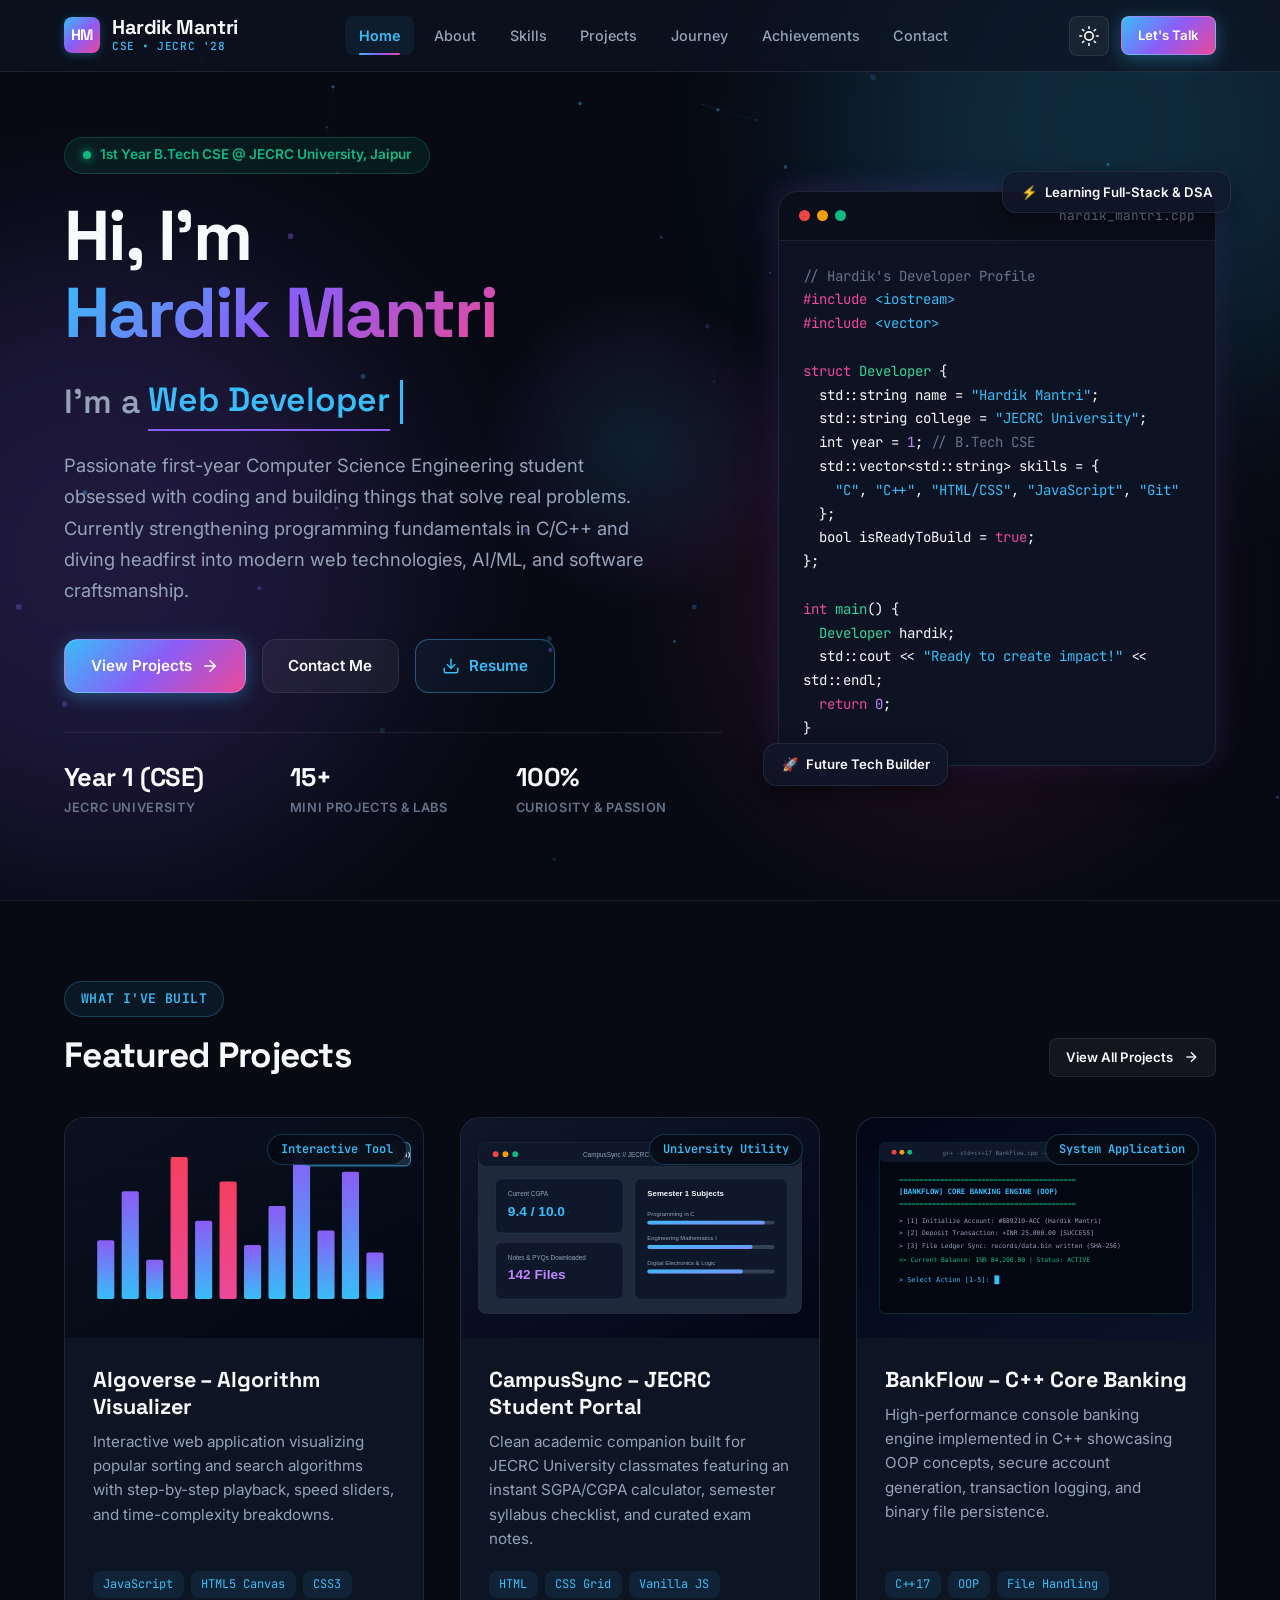
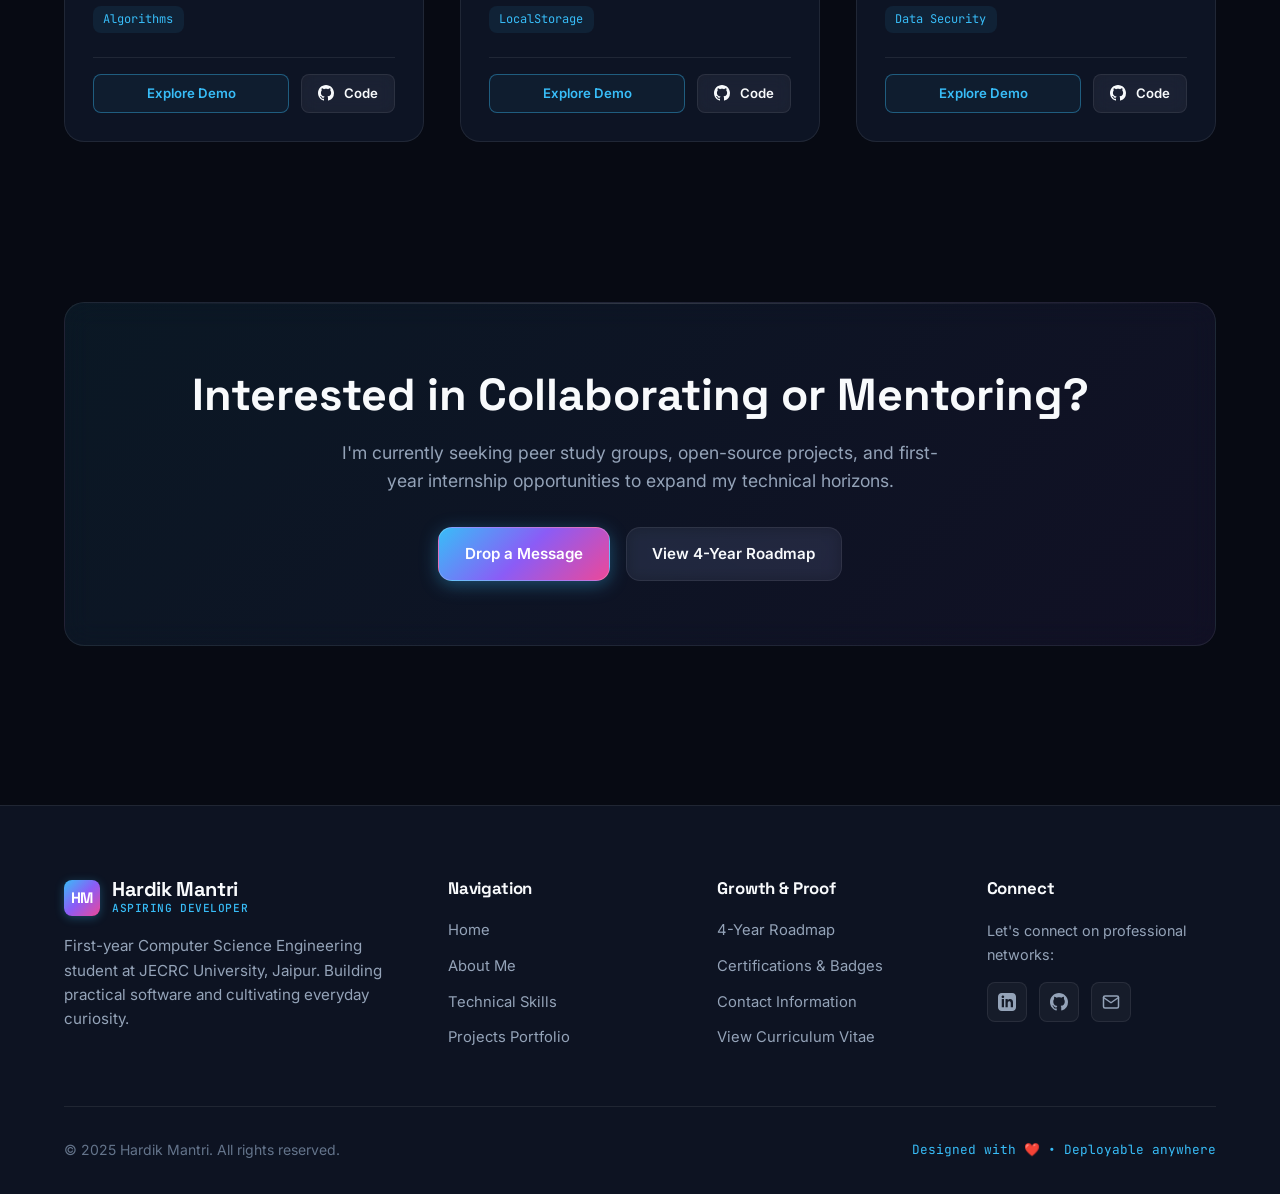
==== index.html @ d43c0977 "Initial commit" ====
<!DOCTYPE html>
<html lang="en" data-theme="dark">
<head>
  <meta charset="UTF-8">
  <meta name="viewport" content="width=device-width, initial-scale=1.0">
  <!-- Primary Meta Tags -->
  <title>Hardik Mantri | Aspiring Developer & CSE Student</title>
  <meta name="title" content="Hardik Mantri | Aspiring Developer & CSE Student">
  <meta name="description" content="Personal portfolio of Hardik Mantri, 1st year B.Tech Computer Science Engineering student at JECRC University, Jaipur. Exploring Web Dev, C++, and AI.">
  <meta name="keywords" content="Hardik Mantri, JECRC University, CSE Student, Portfolio, Web Developer, C++, JavaScript">
  <meta name="author" content="Hardik Mantri">

  <!-- Open Graph / Facebook / LinkedIn -->
  <meta property="og:type" content="website">
  <meta property="og:url" content="https://hardikmantri.dev/">
  <meta property="og:title" content="Hardik Mantri | Aspiring Developer & CSE Student">
  <meta property="og:description" content="Personal portfolio of Hardik Mantri, 1st year B.Tech CSE student at JECRC University, Jaipur.">
  <meta property="og:image" content="assets/project-devfolio.svg">

  <!-- Twitter -->
  <meta property="twitter:card" content="summary_large_image">
  <meta property="twitter:title" content="Hardik Mantri | Aspiring Developer & CSE Student">
  <meta property="twitter:description" content="Personal portfolio of Hardik Mantri, 1st year B.Tech CSE student at JECRC University, Jaipur.">

  <!-- Favicon -->
  <link rel="icon" type="image/svg+xml" href="assets/favicon.svg">

  <!-- Main Stylesheet -->
  <link rel="stylesheet" href="css/style.css">
</head>
<body>

  <!-- Scroll Progress Indicator -->
  <div class="scroll-progress-bar" aria-hidden="true"></div>

  <!-- Custom Glow Cursor Follower -->
  <div class="cursor-glow" aria-hidden="true"></div>

  <!-- Ambient Blurred Glow Elements -->
  <div class="ambient-glow" aria-hidden="true">
    <div class="ambient-orb ambient-orb-1"></div>
    <div class="ambient-orb ambient-orb-2"></div>
    <div class="ambient-orb ambient-orb-3"></div>
  </div>

  <!-- Interactive Particle Background Canvas -->
  <canvas id="bg-canvas" aria-hidden="true"></canvas>

  <!-- ========================================================================
       STICKY NAVBAR (Shared across all pages)
       ======================================================================== -->
  <header class="navbar" id="navbar">
    <div class="container nav-container">
      <!-- Brand Logo -->
      <a href="index.html" class="nav-brand" aria-label="Hardik Mantri Home">
        <span class="brand-badge">HM</span>
        <div class="brand-text">
          <span class="brand-title">Hardik Mantri</span>
          <span class="brand-sub">CSE • JECRC '28</span>
        </div>
      </a>

      <!-- Desktop Navigation Links -->
      <nav class="nav-links" aria-label="Main Navigation">
        <a href="index.html" class="nav-link active">Home</a>
        <a href="about.html" class="nav-link">About</a>
        <a href="skills.html" class="nav-link">Skills</a>
        <a href="projects.html" class="nav-link">Projects</a>
        <a href="journey.html" class="nav-link">Journey</a>
        <a href="achievements.html" class="nav-link">Achievements</a>
        <a href="contact.html" class="nav-link">Contact</a>
      </nav>

      <!-- Actions & Theme Toggle -->
      <div class="nav-actions">
        <button class="theme-toggle-btn" aria-label="Toggle light or dark theme" title="Toggle Theme">
          <!-- Icon injected by JS -->
        </button>

        <a href="contact.html" class="btn btn-primary btn-sm">
          <span>Let's Talk</span>
        </a>

        <!-- Mobile Hamburger Button -->
        <button class="mobile-nav-toggle" aria-label="Toggle navigation menu">
          <span class="hamburger-line"></span>
          <span class="hamburger-line"></span>
          <span class="hamburger-line"></span>
        </button>
      </div>
    </div>
  </header>

  <!-- Mobile Menu Drawer & Overlay -->
  <div class="mobile-nav-overlay" aria-hidden="true"></div>
  <div class="mobile-nav-menu" aria-label="Mobile Navigation">
    <a href="index.html" class="nav-link active">Home</a>
    <a href="about.html" class="nav-link">About</a>
    <a href="skills.html" class="nav-link">Skills</a>
    <a href="projects.html" class="nav-link">Projects</a>
    <a href="journey.html" class="nav-link">Journey</a>
    <a href="achievements.html" class="nav-link">Achievements</a>
    <a href="contact.html" class="nav-link">Contact</a>
    <div style="margin-top: 1rem; padding-top: 1rem; border-top: 1px solid var(--border-color);">
      <a href="assets/Hardik_Mantri_Resume.html" target="_blank" class="btn btn-outline" style="width: 100%;">
        📄 View Resume
      </a>
    </div>
  </div>

  <!-- ========================================================================
       HERO SECTION
       ======================================================================== -->
  <main>
    <section class="hero-section">
      <div class="container hero-grid">
        <!-- Hero Introduction -->
        <div class="hero-content">
          <div class="status-pill reveal-on-scroll">
            <span class="status-dot"></span>
            <span>1st Year B.Tech CSE @ JECRC University, Jaipur</span>
          </div>

          <h1 class="hero-title reveal-on-scroll reveal-delay-1">
            Hi, I'm <br>
            <span class="gradient-text">Hardik Mantri</span>
          </h1>

          <!-- Dynamic Typing Effect -->
          <div class="hero-typewriter reveal-on-scroll reveal-delay-2">
            <span>I'm a </span>
            <span id="typewriter-text" class="typewriter-text"></span>
            <span class="typewriter-cursor" aria-hidden="true"></span>
          </div>

          <p class="hero-bio reveal-on-scroll reveal-delay-3">
            Passionate first-year Computer Science Engineering student obsessed with coding and building things that solve real problems. Currently strengthening programming fundamentals in C/C++ and diving headfirst into modern web technologies, AI/ML, and software craftsmanship.
          </p>

          <!-- Call To Action Buttons -->
          <div class="hero-actions reveal-on-scroll reveal-delay-4">
            <a href="projects.html" class="btn btn-primary">
              <span>View Projects</span>
              <svg viewBox="0 0 24 24" fill="none" stroke="currentColor" stroke-width="2" stroke-linecap="round" stroke-linejoin="round">
                <line x1="5" y1="12" x2="19" y2="12"></line>
                <polyline points="12 5 19 12 12 19"></polyline>
              </svg>
            </a>

            <a href="contact.html" class="btn btn-secondary">
              <span>Contact Me</span>
            </a>

            <a href="assets/Hardik_Mantri_Resume.html" target="_blank" class="btn btn-outline">
              <svg viewBox="0 0 24 24" fill="none" stroke="currentColor" stroke-width="2" stroke-linecap="round" stroke-linejoin="round">
                <path d="M21 15v4a2 2 0 0 1-2 2H5a2 2 0 0 1-2-2v-4"></path>
                <polyline points="7 10 12 15 17 10"></polyline>
                <line x1="12" y1="15" x2="12" y2="3"></line>
              </svg>
              <span>Resume</span>
            </a>
          </div>

          <!-- Hero Quick Stats -->
          <div class="hero-stats-row reveal-on-scroll reveal-delay-4">
            <div class="stat-item">
              <span class="stat-number" data-target="1" data-prefix="Year " data-suffix=" (CSE)">Year 1</span>
              <span class="stat-label">JECRC University</span>
            </div>
            <div class="stat-item">
              <span class="stat-number" data-target="15" data-suffix="+">15+</span>
              <span class="stat-label">Mini Projects & Labs</span>
            </div>
            <div class="stat-item">
              <span class="stat-number" data-target="100" data-suffix="%">100%</span>
              <span class="stat-label">Curiosity & Passion</span>
            </div>
          </div>
        </div>

        <!-- Hero Visual Interactive Mockup Window -->
        <div class="hero-visual-card reveal-on-scroll reveal-delay-2">
          <!-- Floating decorative badges -->
          <div class="floating-badge badge-top">
            <span style="color: #38bdf8;">⚡</span>
            <span>Learning Full-Stack &amp; DSA</span>
          </div>

          <div class="code-mockup-window">
            <div class="window-header">
              <div class="window-dots">
                <span class="dot dot-red"></span>
                <span class="dot dot-yellow"></span>
                <span class="dot dot-green"></span>
              </div>
              <span class="window-title">hardik_mantri.cpp</span>
            </div>

            <div class="code-mockup-body">
              <p><span class="code-comment">// Hardik's Developer Profile</span></p>
              <p><span class="code-keyword">#include</span> <span class="code-string">&lt;iostream&gt;</span></p>
              <p><span class="code-keyword">#include</span> <span class="code-string">&lt;vector&gt;</span></p>
              <br>
              <p><span class="code-keyword">struct</span> <span class="code-func">Developer</span> {</p>
              <p>&nbsp;&nbsp;<span class="code-var">std::string</span> name = <span class="code-string">"Hardik Mantri"</span>;</p>
              <p>&nbsp;&nbsp;<span class="code-var">std::string</span> college = <span class="code-string">"JECRC University"</span>;</p>
              <p>&nbsp;&nbsp;<span class="code-var">int</span> year = <span class="code-prop">1</span>; <span class="code-comment">// B.Tech CSE</span></p>
              <p>&nbsp;&nbsp;<span class="code-var">std::vector</span>&lt;<span class="code-var">std::string</span>&gt; skills = {</p>
              <p>&nbsp;&nbsp;&nbsp;&nbsp;<span class="code-string">"C"</span>, <span class="code-string">"C++"</span>, <span class="code-string">"HTML/CSS"</span>, <span class="code-string">"JavaScript"</span>, <span class="code-string">"Git"</span></p>
              <p>&nbsp;&nbsp;};</p>
              <p>&nbsp;&nbsp;<span class="code-var">bool</span> isReadyToBuild = <span class="code-keyword">true</span>;</p>
              <p>};</p>
              <br>
              <p><span class="code-keyword">int</span> <span class="code-func">main</span>() {</p>
              <p>&nbsp;&nbsp;<span class="code-func">Developer</span> hardik;</p>
              <p>&nbsp;&nbsp;<span class="code-var">std::cout</span> &lt;&lt; <span class="code-string">"Ready to create impact!"</span> &lt;&lt; std::endl;</p>
              <p>&nbsp;&nbsp;<span class="code-keyword">return</span> <span class="code-prop">0</span>;</p>
              <p>}</p>
            </div>
          </div>

          <div class="floating-badge badge-bottom">
            <span style="color: #10b981;">🚀</span>
            <span>Future Tech Builder</span>
          </div>
        </div>
      </div>
    </section>

    <!-- ========================================================================
         FEATURED PREVIEW SECTION (Home Highlights)
         ======================================================================== -->
    <section class="section-padding" style="border-top: 1px solid var(--border-color);">
      <div class="container">
        <div style="display: flex; justify-content: space-between; align-items: flex-end; margin-bottom: 2.5rem; flex-wrap: gap;">
          <div>
            <div class="page-badge">What I've Built</div>
            <h2 style="font-size: 2.2rem; letter-spacing: -0.02em;">Featured Projects</h2>
          </div>
          <a href="projects.html" class="btn btn-secondary btn-sm">
            <span>View All Projects</span>
            <svg viewBox="0 0 24 24" fill="none" stroke="currentColor" stroke-width="2" style="width:16px;height:16px;">
              <line x1="5" y1="12" x2="19" y2="12"></line>
              <polyline points="12 5 19 12 12 19"></polyline>
            </svg>
          </a>
        </div>

        <div class="projects-grid">
          <!-- Featured Card 1 -->
          <div class="glass-card project-card reveal-on-scroll">
            <div class="project-image-box">
              <img src="assets/project-algoverse.svg" alt="Algoverse Project Preview" class="project-preview-svg" loading="lazy">
              <span class="project-badge-overlay">Interactive Tool</span>
            </div>
            <div class="project-content">
              <h3 class="project-title">Algoverse – Algorithm Visualizer</h3>
              <p class="project-desc">
                Interactive web application visualizing popular sorting and search algorithms with step-by-step playback, speed sliders, and time-complexity breakdowns.
              </p>
              <div class="project-tags">
                <span class="project-tag">JavaScript</span>
                <span class="project-tag">HTML5 Canvas</span>
                <span class="project-tag">CSS3</span>
                <span class="project-tag">Algorithms</span>
              </div>
              <div class="project-actions">
                <a href="projects.html" class="btn btn-outline btn-sm" style="flex:1;">
                  <span>Explore Demo</span>
                </a>
                <a href="https://github.com" target="_blank" rel="noopener noreferrer" class="btn btn-secondary btn-sm" title="GitHub Repository">
                  <svg viewBox="0 0 24 24" fill="currentColor" style="width:16px;height:16px;">
                    <path d="M12 0C5.37 0 0 5.37 0 12c0 5.31 3.435 9.795 8.205 11.385.6.105.825-.255.825-.57 0-.285-.015-1.23-.015-2.235-3.015.555-3.795-.735-4.035-1.41-.135-.345-.72-1.41-1.23-1.695-.42-.225-1.02-.78-.015-.795.945-.015 1.62.87 1.845 1.23 1.08 1.815 2.805 1.305 3.495.99.105-.78.42-1.305.765-1.605-2.67-.3-5.46-1.335-5.46-5.925 0-1.305.465-2.385 1.23-3.225-.12-.3-.54-1.53.12-3.18 0 0 1.005-.315 3.3 1.23.96-.27 1.98-.405 3-.405s2.04.135 3 .405c2.295-1.56 3.3-1.23 3.3-1.23.66 1.65.24 2.88.12 3.18.765.84 1.23 1.905 1.23 3.225 0 4.605-2.805 5.625-5.475 5.925.435.375.81 1.095.81 2.22 0 1.605-.015 2.895-.015 3.3 0 .315.225.69.825.57A12.02 12.02 0 0024 12c0-6.63-5.37-12-12-12z"/>
                  </svg>
                  <span>Code</span>
                </a>
              </div>
            </div>
          </div>

          <!-- Featured Card 2 -->
          <div class="glass-card project-card reveal-on-scroll reveal-delay-1">
            <div class="project-image-box">
              <img src="assets/project-campussync.svg" alt="CampusSync Project Preview" class="project-preview-svg" loading="lazy">
              <span class="project-badge-overlay">University Utility</span>
            </div>
            <div class="project-content">
              <h3 class="project-title">CampusSync – JECRC Student Portal</h3>
              <p class="project-desc">
                Clean academic companion built for JECRC University classmates featuring an instant SGPA/CGPA calculator, semester syllabus checklist, and curated exam notes.
              </p>
              <div class="project-tags">
                <span class="project-tag">HTML</span>
                <span class="project-tag">CSS Grid</span>
                <span class="project-tag">Vanilla JS</span>
                <span class="project-tag">LocalStorage</span>
              </div>
              <div class="project-actions">
                <a href="projects.html" class="btn btn-outline btn-sm" style="flex:1;">
                  <span>Explore Demo</span>
                </a>
                <a href="https://github.com" target="_blank" rel="noopener noreferrer" class="btn btn-secondary btn-sm" title="GitHub Repository">
                  <svg viewBox="0 0 24 24" fill="currentColor" style="width:16px;height:16px;">
                    <path d="M12 0C5.37 0 0 5.37 0 12c0 5.31 3.435 9.795 8.205 11.385.6.105.825-.255.825-.57 0-.285-.015-1.23-.015-2.235-3.015.555-3.795-.735-4.035-1.41-.135-.345-.72-1.41-1.23-1.695-.42-.225-1.02-.78-.015-.795.945-.015 1.62.87 1.845 1.23 1.08 1.815 2.805 1.305 3.495.99.105-.78.42-1.305.765-1.605-2.67-.3-5.46-1.335-5.46-5.925 0-1.305.465-2.385 1.23-3.225-.12-.3-.54-1.53.12-3.18 0 0 1.005-.315 3.3 1.23.96-.27 1.98-.405 3-.405s2.04.135 3 .405c2.295-1.56 3.3-1.23 3.3-1.23.66 1.65.24 2.88.12 3.18.765.84 1.23 1.905 1.23 3.225 0 4.605-2.805 5.625-5.475 5.925.435.375.81 1.095.81 2.22 0 1.605-.015 2.895-.015 3.3 0 .315.225.69.825.57A12.02 12.02 0 0024 12c0-6.63-5.37-12-12-12z"/>
                  </svg>
                  <span>Code</span>
                </a>
              </div>
            </div>
          </div>

          <!-- Featured Card 3 -->
          <div class="glass-card project-card reveal-on-scroll reveal-delay-2">
            <div class="project-image-box">
              <img src="assets/project-bankflow.svg" alt="BankFlow Project Preview" class="project-preview-svg" loading="lazy">
              <span class="project-badge-overlay">System Application</span>
            </div>
            <div class="project-content">
              <h3 class="project-title">BankFlow – C++ Core Banking</h3>
              <p class="project-desc">
                High-performance console banking engine implemented in C++ showcasing OOP concepts, secure account generation, transaction logging, and binary file persistence.
              </p>
              <div class="project-tags">
                <span class="project-tag">C++17</span>
                <span class="project-tag">OOP</span>
                <span class="project-tag">File Handling</span>
                <span class="project-tag">Data Security</span>
              </div>
              <div class="project-actions">
                <a href="projects.html" class="btn btn-outline btn-sm" style="flex:1;">
                  <span>Explore Demo</span>
                </a>
                <a href="https://github.com" target="_blank" rel="noopener noreferrer" class="btn btn-secondary btn-sm" title="GitHub Repository">
                  <svg viewBox="0 0 24 24" fill="currentColor" style="width:16px;height:16px;">
                    <path d="M12 0C5.37 0 0 5.37 0 12c0 5.31 3.435 9.795 8.205 11.385.6.105.825-.255.825-.57 0-.285-.015-1.23-.015-2.235-3.015.555-3.795-.735-4.035-1.41-.135-.345-.72-1.41-1.23-1.695-.42-.225-1.02-.78-.015-.795.945-.015 1.62.87 1.845 1.23 1.08 1.815 2.805 1.305 3.495.99.105-.78.42-1.305.765-1.605-2.67-.3-5.46-1.335-5.46-5.925 0-1.305.465-2.385 1.23-3.225-.12-.3-.54-1.53.12-3.18 0 0 1.005-.315 3.3 1.23.96-.27 1.98-.405 3-.405s2.04.135 3 .405c2.295-1.56 3.3-1.23 3.3-1.23.66 1.65.24 2.88.12 3.18.765.84 1.23 1.905 1.23 3.225 0 4.605-2.805 5.625-5.475 5.925.435.375.81 1.095.81 2.22 0 1.605-.015 2.895-.015 3.3 0 .315.225.69.825.57A12.02 12.02 0 0024 12c0-6.63-5.37-12-12-12z"/>
                  </svg>
                  <span>Code</span>
                </a>
              </div>
            </div>
          </div>
        </div>
      </div>
    </section>

    <!-- ========================================================================
         CALL TO ACTION BANNER
         ======================================================================== -->
    <section class="section-padding">
      <div class="container">
        <div class="glass-card reveal-on-scroll" style="text-align: center; padding: 4rem 2rem; background: linear-gradient(135deg, rgba(56, 189, 248, 0.08) 0%, rgba(139, 92, 246, 0.08) 100%);">
          <h2 style="font-size: clamp(1.8rem, 4vw, 2.8rem); margin-bottom: 1rem;">
            Interested in Collaborating or Mentoring?
          </h2>
          <p style="color: var(--text-secondary); max-width: 600px; margin: 0 auto 2rem; font-size: 1.1rem;">
            I'm currently seeking peer study groups, open-source projects, and first-year internship opportunities to expand my technical horizons.
          </p>
          <div style="display: flex; gap: 1rem; justify-content: center; flex-wrap: wrap;">
            <a href="contact.html" class="btn btn-primary">
              <span>Drop a Message</span>
            </a>
            <a href="journey.html" class="btn btn-secondary">
              <span>View 4-Year Roadmap</span>
            </a>
          </div>
        </div>
      </div>
    </section>
  </main>

  <!-- ========================================================================
       SHARED FOOTER (With Quick Links & Socials)
       ======================================================================== -->
  <footer class="footer">
    <div class="container">
      <div class="footer-grid">
        <div>
          <a href="index.html" class="nav-brand" style="margin-bottom: 0.75rem;">
            <span class="brand-badge">HM</span>
            <div class="brand-text">
              <span class="brand-title">Hardik Mantri</span>
              <span class="brand-sub">Aspiring Developer</span>
            </div>
          </a>
          <p class="footer-brand-desc">
            First-year Computer Science Engineering student at JECRC University, Jaipur. Building practical software and cultivating everyday curiosity.
          </p>
        </div>

        <div>
          <h4 class="footer-heading">Navigation</h4>
          <div class="footer-links">
            <a href="index.html" class="footer-link">Home</a>
            <a href="about.html" class="footer-link">About Me</a>
            <a href="skills.html" class="footer-link">Technical Skills</a>
            <a href="projects.html" class="footer-link">Projects Portfolio</a>
          </div>
        </div>

        <div>
          <h4 class="footer-heading">Growth &amp; Proof</h4>
          <div class="footer-links">
            <a href="journey.html" class="footer-link">4-Year Roadmap</a>
            <a href="achievements.html" class="footer-link">Certifications &amp; Badges</a>
            <a href="contact.html" class="footer-link">Contact Information</a>
            <a href="assets/Hardik_Mantri_Resume.html" target="_blank" class="footer-link">View Curriculum Vitae</a>
          </div>
        </div>

        <div>
          <h4 class="footer-heading">Connect</h4>
          <p style="color: var(--text-secondary); font-size: 0.9rem; margin-bottom: 1rem;">
            Let's connect on professional networks:
          </p>
          <div class="social-icons-row">
            <!-- LinkedIn -->
            <a href="https://linkedin.com" target="_blank" rel="noopener noreferrer" class="social-icon-btn" aria-label="LinkedIn" title="LinkedIn">
              <svg viewBox="0 0 24 24" fill="currentColor">
                <path d="M19 0h-14c-2.761 0-5 2.239-5 5v14c0 2.761 2.239 5 5 5h14c2.762 0 5-2.239 5-5v-14c0-2.761-2.238-5-5-5zm-11 19h-3v-11h3v11zm-1.5-12.268c-.966 0-1.75-.79-1.75-1.764s.784-1.764 1.75-1.764 1.75.79 1.75 1.764-.783 1.764-1.75 1.764zm13.5 12.268h-3v-5.604c0-3.368-4-3.113-4 0v5.604h-3v-11h3v1.765c1.396-2.586 7-2.777 7 2.476v6.759z"/>
              </svg>
            </a>
            <!-- GitHub -->
            <a href="https://github.com" target="_blank" rel="noopener noreferrer" class="social-icon-btn" aria-label="GitHub" title="GitHub">
              <svg viewBox="0 0 24 24" fill="currentColor">
                <path d="M12 0C5.37 0 0 5.37 0 12c0 5.31 3.435 9.795 8.205 11.385.6.105.825-.255.825-.57 0-.285-.015-1.23-.015-2.235-3.015.555-3.795-.735-4.035-1.41-.135-.345-.72-1.41-1.23-1.695-.42-.225-1.02-.78-.015-.795.945-.015 1.62.87 1.845 1.23 1.08 1.815 2.805 1.305 3.495.99.105-.78.42-1.305.765-1.605-2.67-.3-5.46-1.335-5.46-5.925 0-1.305.465-2.385 1.23-3.225-.12-.3-.54-1.53.12-3.18 0 0 1.005-.315 3.3 1.23.96-.27 1.98-.405 3-.405s2.04.135 3 .405c2.295-1.56 3.3-1.23 3.3-1.23.66 1.65.24 2.88.12 3.18.765.84 1.23 1.905 1.23 3.225 0 4.605-2.805 5.625-5.475 5.925.435.375.81 1.095.81 2.22 0 1.605-.015 2.895-.015 3.3 0 .315.225.69.825.57A12.02 12.02 0 0024 12c0-6.63-5.37-12-12-12z"/>
              </svg>
            </a>
            <!-- Email -->
            <a href="mailto:hardikmantri.dev@gmail.com" class="social-icon-btn" aria-label="Email" title="Email">
              <svg viewBox="0 0 24 24" fill="none" stroke="currentColor" stroke-width="2" stroke-linecap="round" stroke-linejoin="round">
                <path d="M4 4h16c1.1 0 2 .9 2 2v12c0 1.1-.9 2-2 2H4c-1.1 0-2-.9-2-2V6c0-1.1.9-2 2-2z"></path>
                <polyline points="22,6 12,13 2,6"></polyline>
              </svg>
            </a>
          </div>
        </div>
      </div>

      <div class="footer-bottom">
        <div>
          © <span id="current-year">2025</span> Hardik Mantri. All rights reserved.
        </div>
        <div style="font-family: var(--font-mono); font-size: 0.8rem; color: var(--accent-cyan);">
          Designed with ❤️ • Deployable anywhere
        </div>
      </div>
    </div>
  </footer>

  <!-- Back To Top Button -->
  <button class="back-to-top" aria-label="Scroll back to top" title="Back to top">
    <svg viewBox="0 0 24 24" fill="none" stroke="currentColor" stroke-width="2.5" stroke-linecap="round" stroke-linejoin="round" style="width:20px;height:20px;">
      <polyline points="18 15 12 9 6 15"></polyline>
    </svg>
  </button>

  <!-- Core JavaScript -->
  <script src="js/main.js"></script>
</body>
</html>
---- css/style.css ----
/* ==========================================================================
   HARDIK MANTRI - PORTFOLIO DESIGN SYSTEM & STYLESHEET
   Modern, Dark-First, Glassmorphic Design System
   ========================================================================== */

/* --- Google Fonts Import --- */
@import url('https://fonts.googleapis.com/css2?family=Inter:wght@300;400;500;600;700&family=JetBrains+Mono:wght@400;500;700&family=Space+Grotesk:wght@400;500;600;700&display=swap');

/* --- Design Tokens & CSS Variables --- */
:root {
  /* Color Palette - Dark Theme (Default) */
  --bg-primary: #070a13;
  --bg-secondary: #0d1322;
  --bg-tertiary: #141d33;
  --bg-card: rgba(16, 24, 43, 0.75);
  --bg-card-hover: rgba(22, 34, 60, 0.85);
  --bg-glass: rgba(13, 19, 34, 0.7);
  
  --border-color: rgba(255, 255, 255, 0.08);
  --border-color-hover: rgba(56, 189, 248, 0.35);
  --border-glow: rgba(56, 189, 248, 0.2);

  --text-primary: #f8fafc;
  --text-secondary: #94a3b8;
  --text-muted: #64748b;
  --text-accent: #38bdf8;

  /* Accent Colors */
  --accent-cyan: #38bdf8;
  --accent-blue: #2563eb;
  --accent-purple: #8b5cf6;
  --accent-violet: #a855f7;
  --accent-pink: #ec4899;
  --accent-emerald: #10b981;
  --accent-amber: #f59e0b;

  /* Gradients */
  --gradient-primary: linear-gradient(135deg, #38bdf8 0%, #8b5cf6 50%, #ec4899 100%);
  --gradient-secondary: linear-gradient(135deg, #0284c7 0%, #6366f1 100%);
  --gradient-subtle: linear-gradient(180deg, rgba(56, 189, 248, 0.12) 0%, rgba(139, 92, 246, 0.03) 100%);
  --gradient-card: linear-gradient(145deg, rgba(255, 255, 255, 0.04) 0%, rgba(255, 255, 255, 0.01) 100%);

  /* Typography */
  --font-heading: 'Space Grotesk', -apple-system, BlinkMacSystemFont, sans-serif;
  --font-body: 'Inter', -apple-system, BlinkMacSystemFont, sans-serif;
  --font-mono: 'JetBrains Mono', monospace;

  /* Shadows */
  --shadow-sm: 0 2px 8px rgba(0, 0, 0, 0.2);
  --shadow-md: 0 8px 24px rgba(0, 0, 0, 0.35);
  --shadow-lg: 0 16px 40px rgba(0, 0, 0, 0.45);
  --shadow-glow: 0 0 25px rgba(56, 189, 248, 0.25);
  --shadow-glow-purple: 0 0 30px rgba(139, 92, 246, 0.25);

  /* Layout & Spacing */
  --nav-height: 72px;
  --container-max: 1200px;
  --radius-sm: 8px;
  --radius-md: 14px;
  --radius-lg: 20px;
  --radius-full: 9999px;

  /* Transitions */
  --transition-fast: 0.15s ease;
  --transition-normal: 0.3s cubic-bezier(0.16, 1, 0.3, 1);
  --transition-slow: 0.5s cubic-bezier(0.16, 1, 0.3, 1);
}

/* --- Light Theme Variables --- */
[data-theme="light"] {
  --bg-primary: #f8fafc;
  --bg-secondary: #f1f5f9;
  --bg-tertiary: #e2e8f0;
  --bg-card: rgba(255, 255, 255, 0.85);
  --bg-card-hover: rgba(255, 255, 255, 0.95);
  --bg-glass: rgba(248, 250, 252, 0.85);

  --border-color: rgba(0, 0, 0, 0.08);
  --border-color-hover: rgba(37, 99, 235, 0.4);
  --border-glow: rgba(37, 99, 235, 0.15);

  --text-primary: #0f172a;
  --text-secondary: #475569;
  --text-muted: #64748b;
  --text-accent: #2563eb;

  --shadow-sm: 0 2px 8px rgba(0, 0, 0, 0.04);
  --shadow-md: 0 10px 25px rgba(0, 0, 0, 0.08);
  --shadow-lg: 0 20px 40px rgba(0, 0, 0, 0.12);
  --shadow-glow: 0 0 25px rgba(37, 99, 235, 0.15);
  --shadow-glow-purple: 0 0 25px rgba(124, 58, 237, 0.15);
}

/* --- Base & Reset --- */
*, *::before, *::after {
  box-sizing: border-box;
  margin: 0;
  padding: 0;
}

html {
  scroll-behavior: smooth;
  font-size: 16px;
  color-scheme: dark;
}

[data-theme="light"] html {
  color-scheme: light;
}

body {
  font-family: var(--font-body);
  background-color: var(--bg-primary);
  color: var(--text-primary);
  line-height: 1.6;
  min-height: 100vh;
  overflow-x: hidden;
  transition: background-color var(--transition-normal), color var(--transition-normal);
  position: relative;
}

a {
  color: inherit;
  text-decoration: none;
  transition: color var(--transition-fast);
}

button {
  font-family: inherit;
  cursor: pointer;
  border: none;
  background: none;
}

img, svg {
  display: block;
  max-width: 100%;
}

ul {
  list-style: none;
}

/* --- Ambient Background Glow --- */
.ambient-glow {
  position: fixed;
  top: 0;
  left: 0;
  width: 100vw;
  height: 100vh;
  pointer-events: none;
  z-index: 0;
  overflow: hidden;
}

.ambient-orb {
  position: absolute;
  border-radius: 50%;
  filter: blur(100px);
  opacity: 0.18;
  animation: floatOrb 18s ease-in-out infinite alternate;
}

[data-theme="light"] .ambient-orb {
  opacity: 0.12;
  filter: blur(80px);
}

.ambient-orb-1 {
  width: 550px;
  height: 550px;
  background: var(--accent-cyan);
  top: -150px;
  right: -100px;
}

.ambient-orb-2 {
  width: 600px;
  height: 600px;
  background: var(--accent-purple);
  bottom: 5%;
  left: -200px;
  animation-duration: 22s;
  animation-delay: -5s;
}

.ambient-orb-3 {
  width: 400px;
  height: 400px;
  background: var(--accent-pink);
  top: 45%;
  right: 10%;
  animation-duration: 15s;
  animation-delay: -2s;
}

@keyframes floatOrb {
  0% { transform: translate(0, 0) scale(1); }
  50% { transform: translate(40px, 30px) scale(1.08); }
  100% { transform: translate(-30px, 50px) scale(0.95); }
}

/* --- Canvas Particle Layer (Hero / Ambient) --- */
#bg-canvas {
  position: fixed;
  top: 0;
  left: 0;
  width: 100%;
  height: 100%;
  pointer-events: none;
  z-index: 1;
  opacity: 0.6;
}

/* --- Custom Cursor Glow --- */
.cursor-glow {
  position: fixed;
  width: 320px;
  height: 320px;
  background: radial-gradient(circle, rgba(56, 189, 248, 0.12) 0%, rgba(139, 92, 246, 0.05) 50%, transparent 70%);
  border-radius: 50%;
  pointer-events: none;
  transform: translate(-50%, -50%);
  z-index: 9999;
  transition: opacity 0.3s ease, transform 0.1s ease-out;
  mix-blend-mode: screen;
}

@media (pointer: coarse), (max-width: 768px) {
  .cursor-glow {
    display: none !important;
  }
}

/* --- Scroll Progress Bar --- */
.scroll-progress-bar {
  position: fixed;
  top: 0;
  left: 0;
  height: 3px;
  width: 0%;
  background: var(--gradient-primary);
  z-index: 1001;
  transition: width 0.05s linear;
}

/* --- Container Utility --- */
.container {
  width: 100%;
  max-width: var(--container-max);
  margin-left: auto;
  margin-right: auto;
  padding-left: 1.5rem;
  padding-right: 1.5rem;
  position: relative;
  z-index: 2;
}

/* --- Sticky Glassmorphic Navbar --- */
.navbar {
  position: fixed;
  top: 0;
  left: 0;
  width: 100%;
  height: var(--nav-height);
  background: var(--bg-glass);
  backdrop-filter: blur(16px);
  -webkit-backdrop-filter: blur(16px);
  border-bottom: 1px solid var(--border-color);
  z-index: 1000;
  transition: all var(--transition-normal);
}

.navbar.scrolled {
  box-shadow: var(--shadow-md);
  border-bottom-color: rgba(56, 189, 248, 0.2);
}

.nav-container {
  display: flex;
  align-items: center;
  justify-content: space-between;
  height: 100%;
}

.nav-brand {
  display: flex;
  align-items: center;
  gap: 0.75rem;
  font-family: var(--font-heading);
  font-weight: 700;
  font-size: 1.25rem;
  letter-spacing: -0.02em;
  color: var(--text-primary);
}

.brand-badge {
  display: inline-flex;
  align-items: center;
  justify-content: center;
  width: 36px;
  height: 36px;
  background: var(--gradient-primary);
  border-radius: var(--radius-sm);
  color: #fff;
  font-weight: 800;
  font-size: 0.95rem;
  box-shadow: 0 2px 10px rgba(56, 189, 248, 0.3);
}

.brand-text {
  display: flex;
  flex-direction: column;
}

.brand-title {
  line-height: 1.1;
  font-weight: 700;
}

.brand-sub {
  font-size: 0.7rem;
  font-family: var(--font-mono);
  color: var(--accent-cyan);
  font-weight: 500;
  letter-spacing: 0.05em;
  text-transform: uppercase;
}

.nav-links {
  display: flex;
  align-items: center;
  gap: 0.4rem;
}

.nav-link {
  position: relative;
  padding: 0.5rem 0.85rem;
  font-size: 0.9rem;
  font-weight: 500;
  color: var(--text-secondary);
  border-radius: var(--radius-sm);
  transition: all var(--transition-fast);
}

.nav-link:hover {
  color: var(--text-primary);
  background: rgba(255, 255, 255, 0.05);
}

.nav-link.active {
  color: var(--accent-cyan);
  font-weight: 600;
  background: rgba(56, 189, 248, 0.08);
}

.nav-link.active::after {
  content: '';
  position: absolute;
  bottom: 0;
  left: 20%;
  right: 20%;
  height: 2px;
  background: var(--gradient-primary);
  border-radius: var(--radius-full);
}

.nav-actions {
  display: flex;
  align-items: center;
  gap: 0.75rem;
}

/* Theme Toggle Button */
.theme-toggle-btn {
  display: inline-flex;
  align-items: center;
  justify-content: center;
  width: 40px;
  height: 40px;
  border-radius: var(--radius-sm);
  background: rgba(255, 255, 255, 0.05);
  border: 1px solid var(--border-color);
  color: var(--text-primary);
  transition: all var(--transition-normal);
}

.theme-toggle-btn:hover {
  background: rgba(56, 189, 248, 0.12);
  border-color: var(--accent-cyan);
  color: var(--accent-cyan);
  transform: rotate(15deg);
}

.theme-toggle-btn svg {
  width: 20px;
  height: 20px;
  stroke: currentColor;
}

/* Mobile Nav Toggle */
.mobile-nav-toggle {
  display: none;
  flex-direction: column;
  justify-content: center;
  align-items: center;
  width: 42px;
  height: 42px;
  border-radius: var(--radius-sm);
  background: rgba(255, 255, 255, 0.05);
  border: 1px solid var(--border-color);
  gap: 5px;
  padding: 0;
  z-index: 1002;
}

.hamburger-line {
  width: 22px;
  height: 2px;
  background-color: var(--text-primary);
  border-radius: 2px;
  transition: all var(--transition-normal);
}

.mobile-nav-toggle.open .hamburger-line:nth-child(1) {
  transform: translateY(7px) rotate(45deg);
}

.mobile-nav-toggle.open .hamburger-line:nth-child(2) {
  opacity: 0;
}

.mobile-nav-toggle.open .hamburger-line:nth-child(3) {
  transform: translateY(-7px) rotate(-45deg);
}

/* Mobile Drawer Overlay */
.mobile-nav-overlay {
  display: none;
  position: fixed;
  inset: 0;
  background: rgba(0, 0, 0, 0.6);
  backdrop-filter: blur(8px);
  z-index: 998;
  opacity: 0;
  transition: opacity var(--transition-normal);
}

.mobile-nav-overlay.active {
  display: block;
  opacity: 1;
}

.mobile-nav-menu {
  display: none;
  position: fixed;
  top: var(--nav-height);
  right: -100%;
  width: min(320px, 85vw);
  height: calc(100vh - var(--nav-height));
  background: var(--bg-secondary);
  border-left: 1px solid var(--border-color);
  padding: 2rem 1.5rem;
  flex-direction: column;
  gap: 1rem;
  z-index: 999;
  transition: right var(--transition-normal);
  overflow-y: auto;
}

.mobile-nav-menu.active {
  right: 0;
}

.mobile-nav-menu .nav-link {
  font-size: 1.05rem;
  padding: 0.85rem 1rem;
  border-radius: var(--radius-md);
  border: 1px solid transparent;
}

.mobile-nav-menu .nav-link:hover,
.mobile-nav-menu .nav-link.active {
  background: rgba(56, 189, 248, 0.1);
  border-color: rgba(56, 189, 248, 0.2);
}

/* --- Typography & Global Components --- */
h1, h2, h3, h4, h5, h6 {
  font-family: var(--font-heading);
  color: var(--text-primary);
  line-height: 1.25;
  font-weight: 700;
}

.gradient-text {
  background: var(--gradient-primary);
  -webkit-background-clip: text;
  -webkit-text-fill-color: transparent;
  display: inline-block;
}

.section-padding {
  padding: 5rem 0;
}

.page-header {
  padding: 7.5rem 0 3.5rem;
  text-align: center;
  position: relative;
}

.page-badge {
  display: inline-flex;
  align-items: center;
  gap: 0.5rem;
  padding: 0.4rem 1rem;
  border-radius: var(--radius-full);
  background: rgba(56, 189, 248, 0.08);
  border: 1px solid rgba(56, 189, 248, 0.25);
  color: var(--accent-cyan);
  font-size: 0.825rem;
  font-weight: 600;
  font-family: var(--font-mono);
  margin-bottom: 1rem;
  letter-spacing: 0.03em;
  text-transform: uppercase;
}

.page-title {
  font-size: clamp(2.2rem, 5vw, 3.5rem);
  letter-spacing: -0.03em;
  margin-bottom: 1rem;
}

.page-description {
  max-width: 680px;
  margin: 0 auto;
  color: var(--text-secondary);
  font-size: 1.1rem;
}

/* --- Buttons --- */
.btn {
  display: inline-flex;
  align-items: center;
  justify-content: center;
  gap: 0.6rem;
  padding: 0.85rem 1.6rem;
  font-size: 0.95rem;
  font-weight: 600;
  border-radius: var(--radius-md);
  transition: all var(--transition-normal);
  text-decoration: none;
  cursor: pointer;
}

.btn svg {
  width: 18px;
  height: 18px;
  transition: transform var(--transition-fast);
}

.btn:hover svg {
  transform: translateX(3px);
}

.btn-primary {
  background: var(--gradient-primary);
  color: #ffffff;
  box-shadow: 0 4px 18px rgba(56, 189, 248, 0.35);
  border: 1px solid rgba(255, 255, 255, 0.2);
}

.btn-primary:hover {
  box-shadow: 0 6px 28px rgba(56, 189, 248, 0.55);
  transform: translateY(-2px);
}

.btn-secondary {
  background: rgba(255, 255, 255, 0.05);
  color: var(--text-primary);
  border: 1px solid var(--border-color);
  backdrop-filter: blur(8px);
}

.btn-secondary:hover {
  background: rgba(255, 255, 255, 0.1);
  border-color: var(--accent-cyan);
  color: var(--accent-cyan);
  transform: translateY(-2px);
  box-shadow: var(--shadow-sm);
}

.btn-outline {
  border: 1px solid rgba(56, 189, 248, 0.4);
  color: var(--accent-cyan);
  background: rgba(56, 189, 248, 0.05);
}

.btn-outline:hover {
  background: var(--accent-cyan);
  color: #070a13;
  transform: translateY(-2px);
  box-shadow: var(--shadow-glow);
}

.btn-sm {
  padding: 0.5rem 1rem;
  font-size: 0.825rem;
  border-radius: var(--radius-sm);
}

/* --- Glassmorphic Card Style --- */
.glass-card {
  background: var(--bg-card);
  backdrop-filter: blur(14px);
  -webkit-backdrop-filter: blur(14px);
  border: 1px solid var(--border-color);
  border-radius: var(--radius-lg);
  padding: 2rem;
  transition: all var(--transition-normal);
  position: relative;
  overflow: hidden;
}

.glass-card::before {
  content: '';
  position: absolute;
  top: 0;
  left: 0;
  right: 0;
  height: 1px;
  background: linear-gradient(90deg, transparent, rgba(255, 255, 255, 0.15), transparent);
}

.glass-card:hover {
  background: var(--bg-card-hover);
  border-color: var(--border-color-hover);
  transform: translateY(-4px);
  box-shadow: var(--shadow-md), var(--shadow-glow);
}

/* --- Scroll Reveal Animations --- */
.reveal-on-scroll {
  opacity: 0;
  transform: translateY(28px);
  transition: opacity 0.8s cubic-bezier(0.16, 1, 0.3, 1), transform 0.8s cubic-bezier(0.16, 1, 0.3, 1);
  will-change: opacity, transform;
}

.reveal-on-scroll.revealed {
  opacity: 1;
  transform: translateY(0);
}

.reveal-delay-1 { transition-delay: 0.1s; }
.reveal-delay-2 { transition-delay: 0.2s; }
.reveal-delay-3 { transition-delay: 0.3s; }
.reveal-delay-4 { transition-delay: 0.4s; }

/* ==========================================================================
   HOMEPAGE (HERO SECTION & HIGHLIGHTS)
   ========================================================================== */
.hero-section {
  min-height: 100vh;
  display: flex;
  align-items: center;
  position: relative;
  padding: calc(var(--nav-height) + 3rem) 0 4rem;
}

.hero-grid {
  display: grid;
  grid-template-columns: 1.2fr 0.8fr;
  align-items: center;
  gap: 3.5rem;
}

.status-pill {
  display: inline-flex;
  align-items: center;
  gap: 0.6rem;
  padding: 0.4rem 1.1rem;
  border-radius: var(--radius-full);
  background: rgba(16, 185, 129, 0.1);
  border: 1px solid rgba(16, 185, 129, 0.25);
  color: var(--accent-emerald);
  font-size: 0.85rem;
  font-weight: 600;
  margin-bottom: 1.5rem;
}

.status-dot {
  width: 8px;
  height: 8px;
  border-radius: 50%;
  background-color: var(--accent-emerald);
  box-shadow: 0 0 10px var(--accent-emerald);
  animation: pulseDot 2s infinite;
}

@keyframes pulseDot {
  0%, 100% { opacity: 1; transform: scale(1); }
  50% { opacity: 0.4; transform: scale(0.85); }
}

.hero-title {
  font-size: clamp(2.8rem, 6vw, 4.4rem);
  font-weight: 700;
  letter-spacing: -0.03em;
  line-height: 1.1;
  margin-bottom: 1.25rem;
}

.hero-typewriter {
  font-family: var(--font-heading);
  font-size: clamp(1.4rem, 3vw, 2.1rem);
  font-weight: 600;
  color: var(--text-secondary);
  margin-bottom: 1.25rem;
  display: flex;
  align-items: center;
  gap: 0.5rem;
  flex-wrap: wrap;
}

.typewriter-text {
  color: var(--accent-cyan);
  border-bottom: 2px solid var(--accent-purple);
  padding-bottom: 2px;
}

.typewriter-cursor {
  display: inline-block;
  width: 3px;
  height: 1.3em;
  background-color: var(--accent-cyan);
  margin-left: 2px;
  animation: blinkCursor 0.8s infinite;
}

@keyframes blinkCursor {
  0%, 100% { opacity: 1; }
  50% { opacity: 0; }
}

.hero-bio {
  font-size: 1.15rem;
  color: var(--text-secondary);
  line-height: 1.7;
  margin-bottom: 2rem;
  max-width: 580px;
}

.hero-actions {
  display: flex;
  align-items: center;
  gap: 1rem;
  flex-wrap: wrap;
  margin-bottom: 2.5rem;
}

/* Quick Stats Bar in Hero */
.hero-stats-row {
  display: grid;
  grid-template-columns: repeat(3, 1fr);
  gap: 1.25rem;
  padding-top: 1.5rem;
  border-top: 1px solid var(--border-color);
}

.stat-item {
  display: flex;
  flex-direction: column;
}

.stat-number {
  font-family: var(--font-heading);
  font-size: 1.6rem;
  font-weight: 700;
  color: var(--text-primary);
  letter-spacing: -0.02em;
}

.stat-label {
  font-size: 0.8rem;
  color: var(--text-muted);
  text-transform: uppercase;
  letter-spacing: 0.05em;
  font-weight: 600;
}

/* Hero Visual & Code Card Showcase */
.hero-visual-card {
  position: relative;
}

.code-mockup-window {
  background: var(--bg-secondary);
  border: 1px solid var(--border-color);
  border-radius: var(--radius-lg);
  overflow: hidden;
  box-shadow: var(--shadow-lg), var(--shadow-glow-purple);
  transition: all var(--transition-normal);
}

.code-mockup-window:hover {
  border-color: rgba(139, 92, 246, 0.4);
  transform: translateY(-4px);
}

.window-header {
  display: flex;
  align-items: center;
  justify-content: space-between;
  padding: 0.85rem 1.25rem;
  background: rgba(0, 0, 0, 0.25);
  border-bottom: 1px solid var(--border-color);
}

.window-dots {
  display: flex;
  gap: 7px;
}

.dot {
  width: 11px;
  height: 11px;
  border-radius: 50%;
}

.dot-red { background: #ef4444; }
.dot-yellow { background: #f59e0b; }
.dot-green { background: #10b981; }

.window-title {
  font-family: var(--font-mono);
  font-size: 0.8rem;
  color: var(--text-muted);
}

.code-mockup-body {
  padding: 1.5rem;
  font-family: var(--font-mono);
  font-size: 0.875rem;
  line-height: 1.7;
  overflow-x: auto;
}

.code-comment { color: #64748b; }
.code-keyword { color: #ec4899; }
.code-string { color: #38bdf8; }
.code-var { color: #f8fafc; }
.code-prop { color: #c084fc; }
.code-func { color: #34d399; }

/* Floating Tech Badges */
.floating-badge {
  position: absolute;
  padding: 0.6rem 1.1rem;
  border-radius: var(--radius-md);
  background: var(--bg-card);
  backdrop-filter: blur(12px);
  border: 1px solid var(--border-color);
  box-shadow: var(--shadow-md);
  display: flex;
  align-items: center;
  gap: 0.5rem;
  font-size: 0.825rem;
  font-weight: 600;
  animation: floatBadge 6s ease-in-out infinite alternate;
}

.badge-top {
  top: -20px;
  right: -15px;
  animation-delay: -1s;
}

.badge-bottom {
  bottom: -20px;
  left: -15px;
  animation-delay: -3.5s;
}

@keyframes floatBadge {
  0% { transform: translateY(0); }
  100% { transform: translateY(-12px); }
}

/* ==========================================================================
   ABOUT PAGE
   ========================================================================== */
.about-grid {
  display: grid;
  grid-template-columns: 1.2fr 0.8fr;
  gap: 2.5rem;
  align-items: start;
}

.about-story-card {
  padding: 2.5rem;
}

.about-story-card h3 {
  font-size: 1.6rem;
  margin-bottom: 1.25rem;
}

.about-story-card p {
  color: var(--text-secondary);
  font-size: 1.05rem;
  line-height: 1.75;
  margin-bottom: 1.25rem;
}

.interests-grid {
  display: grid;
  grid-template-columns: repeat(auto-fit, minmax(220px, 1fr));
  gap: 1rem;
  margin-top: 1.5rem;
}

.interest-pill {
  display: flex;
  align-items: center;
  gap: 0.75rem;
  padding: 1rem;
  background: rgba(255, 255, 255, 0.03);
  border: 1px solid var(--border-color);
  border-radius: var(--radius-md);
  font-size: 0.95rem;
  font-weight: 500;
  transition: all var(--transition-fast);
}

.interest-pill:hover {
  background: rgba(56, 189, 248, 0.08);
  border-color: var(--accent-cyan);
  transform: translateY(-2px);
}

.interest-icon {
  font-size: 1.4rem;
}

/* Timeline Education Block */
.education-card {
  padding: 2rem;
}

.education-header {
  display: flex;
  align-items: flex-start;
  gap: 1rem;
  margin-bottom: 1.5rem;
}

.education-logo-badge {
  width: 52px;
  height: 52px;
  border-radius: var(--radius-md);
  background: var(--gradient-primary);
  display: flex;
  align-items: center;
  justify-content: center;
  color: white;
  font-weight: 700;
  font-size: 1.3rem;
  box-shadow: 0 4px 15px rgba(56, 189, 248, 0.3);
  flex-shrink: 0;
}

.education-title {
  font-size: 1.25rem;
  margin-bottom: 0.25rem;
}

.education-place {
  color: var(--accent-cyan);
  font-size: 0.95rem;
  font-weight: 600;
}

.education-date {
  font-family: var(--font-mono);
  font-size: 0.8rem;
  color: var(--text-muted);
}

.coursework-tags {
  display: flex;
  flex-wrap: wrap;
  gap: 0.5rem;
  margin-top: 1.25rem;
}

.tag {
  display: inline-block;
  padding: 0.3rem 0.75rem;
  border-radius: var(--radius-full);
  background: rgba(255, 255, 255, 0.05);
  border: 1px solid var(--border-color);
  font-size: 0.8rem;
  color: var(--text-secondary);
}

/* Radar / Now Learning Widget */
.now-learning-box {
  margin-top: 2rem;
  padding: 1.75rem;
  background: linear-gradient(135deg, rgba(56, 189, 248, 0.08) 0%, rgba(139, 92, 246, 0.08) 100%);
  border: 1px solid rgba(56, 189, 248, 0.2);
  border-radius: var(--radius-lg);
}

.learning-item {
  display: flex;
  align-items: center;
  justify-content: space-between;
  padding: 0.75rem 0;
  border-bottom: 1px solid rgba(255, 255, 255, 0.05);
}

.learning-item:last-child {
  border-bottom: none;
}

/* ==========================================================================
   SKILLS PAGE
   ========================================================================== */
.skills-section-grid {
  display: grid;
  grid-template-columns: repeat(auto-fit, minmax(320px, 1fr));
  gap: 2rem;
}

.skill-group-card {
  padding: 2.25rem;
}

.group-header {
  display: flex;
  align-items: center;
  gap: 0.85rem;
  margin-bottom: 1.75rem;
  padding-bottom: 1rem;
  border-bottom: 1px solid var(--border-color);
}

.group-icon {
  width: 44px;
  height: 44px;
  border-radius: var(--radius-md);
  background: rgba(56, 189, 248, 0.12);
  display: flex;
  align-items: center;
  justify-content: center;
  color: var(--accent-cyan);
}

.group-icon svg {
  width: 22px;
  height: 22px;
}

.group-title {
  font-size: 1.35rem;
}

.skill-list {
  display: flex;
  flex-direction: column;
  gap: 1.25rem;
}

.skill-item-info {
  display: flex;
  justify-content: space-between;
  margin-bottom: 0.4rem;
  font-size: 0.925rem;
  font-weight: 500;
}

.skill-progress-track {
  width: 100%;
  height: 8px;
  background: rgba(255, 255, 255, 0.08);
  border-radius: var(--radius-full);
  overflow: hidden;
  position: relative;
}

.skill-progress-fill {
  height: 100%;
  border-radius: var(--radius-full);
  background: var(--gradient-primary);
  position: relative;
  transition: width 1.2s cubic-bezier(0.16, 1, 0.3, 1);
}

.skill-badge-grid {
  display: flex;
  flex-wrap: wrap;
  gap: 0.75rem;
}

.skill-pill {
  display: inline-flex;
  align-items: center;
  gap: 0.5rem;
  padding: 0.55rem 1rem;
  background: rgba(255, 255, 255, 0.04);
  border: 1px solid var(--border-color);
  border-radius: var(--radius-md);
  font-size: 0.875rem;
  font-weight: 500;
  transition: all var(--transition-fast);
}

.skill-pill:hover {
  background: rgba(56, 189, 248, 0.1);
  border-color: var(--accent-cyan);
  color: var(--accent-cyan);
  transform: translateY(-2px);
}

/* ==========================================================================
   PROJECTS PAGE
   ========================================================================== */
.projects-filter-bar {
  display: flex;
  align-items: center;
  justify-content: center;
  gap: 0.75rem;
  margin-bottom: 3rem;
  flex-wrap: wrap;
}

.filter-btn {
  padding: 0.6rem 1.4rem;
  border-radius: var(--radius-full);
  background: rgba(255, 255, 255, 0.04);
  border: 1px solid var(--border-color);
  color: var(--text-secondary);
  font-size: 0.9rem;
  font-weight: 600;
  transition: all var(--transition-fast);
  cursor: pointer;
}

.filter-btn:hover {
  color: var(--text-primary);
  background: rgba(255, 255, 255, 0.08);
}

.filter-btn.active {
  background: var(--gradient-primary);
  color: #fff;
  border-color: transparent;
  box-shadow: 0 4px 15px rgba(56, 189, 248, 0.35);
}

.projects-grid {
  display: grid;
  grid-template-columns: repeat(auto-fill, minmax(360px, 1fr));
  gap: 2.25rem;
}

.project-card {
  display: flex;
  flex-direction: column;
  padding: 0;
  overflow: hidden;
}

.project-image-box {
  width: 100%;
  height: 220px;
  position: relative;
  background: var(--bg-tertiary);
  overflow: hidden;
}

.project-preview-svg {
  width: 100%;
  height: 100%;
  object-fit: cover;
  transition: transform 0.5s ease;
}

.project-card:hover .project-preview-svg {
  transform: scale(1.05);
}

.project-badge-overlay {
  position: absolute;
  top: 1rem;
  right: 1rem;
  background: rgba(7, 10, 19, 0.85);
  backdrop-filter: blur(8px);
  padding: 0.3rem 0.8rem;
  border-radius: var(--radius-full);
  font-size: 0.75rem;
  font-family: var(--font-mono);
  font-weight: 600;
  color: var(--accent-cyan);
  border: 1px solid rgba(56, 189, 248, 0.25);
}

.project-content {
  padding: 1.75rem;
  display: flex;
  flex-direction: column;
  flex-grow: 1;
}

.project-title {
  font-size: 1.35rem;
  margin-bottom: 0.6rem;
  display: flex;
  align-items: center;
  justify-content: space-between;
}

.project-desc {
  color: var(--text-secondary);
  font-size: 0.95rem;
  line-height: 1.6;
  margin-bottom: 1.25rem;
  flex-grow: 1;
}

.project-tags {
  display: flex;
  flex-wrap: wrap;
  gap: 0.45rem;
  margin-bottom: 1.5rem;
}

.project-tag {
  font-size: 0.75rem;
  padding: 0.25rem 0.65rem;
  border-radius: var(--radius-sm);
  background: rgba(56, 189, 248, 0.08);
  color: var(--accent-cyan);
  font-family: var(--font-mono);
}

.project-actions {
  display: flex;
  align-items: center;
  gap: 0.75rem;
  padding-top: 1rem;
  border-top: 1px solid var(--border-color);
}

/* ==========================================================================
   JOURNEY & ROADMAP PAGE
   ========================================================================== */
.roadmap-container {
  max-width: 860px;
  margin: 0 auto;
  position: relative;
  padding: 2rem 0;
}

/* Vertical Central Timeline Track */
.roadmap-track {
  position: absolute;
  top: 0;
  bottom: 0;
  left: 32px;
  width: 3px;
  background: linear-gradient(180deg, var(--accent-cyan) 0%, var(--accent-purple) 60%, rgba(255,255,255,0.1) 100%);
  border-radius: 2px;
}

@media (min-width: 768px) {
  .roadmap-track {
    left: 50%;
    transform: translateX(-50%);
  }
}

.timeline-milestone {
  position: relative;
  margin-bottom: 3.5rem;
  display: flex;
  flex-direction: column;
}

@media (min-width: 768px) {
  .timeline-milestone {
    flex-direction: row;
    align-items: center;
  }

  .timeline-milestone:nth-child(even) {
    flex-direction: row-reverse;
  }
}

.milestone-node {
  position: absolute;
  left: 32px;
  transform: translateX(-50%);
  width: 48px;
  height: 48px;
  border-radius: 50%;
  background: var(--bg-secondary);
  border: 3px solid var(--accent-cyan);
  display: flex;
  align-items: center;
  justify-content: center;
  color: var(--accent-cyan);
  font-weight: 700;
  font-size: 1rem;
  z-index: 3;
  box-shadow: 0 0 20px rgba(56, 189, 248, 0.4);
}

.timeline-milestone.active .milestone-node {
  border-color: var(--accent-emerald);
  color: var(--accent-emerald);
  box-shadow: 0 0 25px rgba(16, 185, 129, 0.5);
  animation: pulseDot 2s infinite;
}

@media (min-width: 768px) {
  .milestone-node {
    left: 50%;
  }
}

.milestone-card {
  margin-left: 70px;
  width: calc(100% - 70px);
}

@media (min-width: 768px) {
  .milestone-card {
    margin-left: 0;
    width: calc(50% - 45px);
  }

  .timeline-milestone:nth-child(odd) .milestone-card {
    margin-right: auto;
  }

  .timeline-milestone:nth-child(even) .milestone-card {
    margin-left: auto;
  }
}

.milestone-status {
  display: inline-flex;
  align-items: center;
  gap: 0.4rem;
  font-size: 0.78rem;
  font-weight: 700;
  text-transform: uppercase;
  font-family: var(--font-mono);
  margin-bottom: 0.75rem;
  padding: 0.25rem 0.75rem;
  border-radius: var(--radius-full);
}

.status-active-badge {
  background: rgba(16, 185, 129, 0.15);
  color: var(--accent-emerald);
  border: 1px solid rgba(16, 185, 129, 0.3);
}

.status-next-badge {
  background: rgba(56, 189, 248, 0.15);
  color: var(--accent-cyan);
  border: 1px solid rgba(56, 189, 248, 0.3);
}

.status-future-badge {
  background: rgba(139, 92, 246, 0.15);
  color: var(--accent-purple);
  border: 1px solid rgba(139, 92, 246, 0.3);
}

.milestone-year {
  font-size: 1.45rem;
  margin-bottom: 0.35rem;
}

.milestone-focus {
  color: var(--accent-cyan);
  font-weight: 600;
  font-size: 1rem;
  margin-bottom: 0.75rem;
}

.milestone-checklist {
  margin-top: 1rem;
  display: flex;
  flex-direction: column;
  gap: 0.5rem;
}

.checklist-item {
  display: flex;
  align-items: flex-start;
  gap: 0.6rem;
  font-size: 0.9rem;
  color: var(--text-secondary);
}

.checklist-item svg {
  width: 16px;
  height: 16px;
  color: var(--accent-cyan);
  flex-shrink: 0;
  margin-top: 3px;
}

/* ==========================================================================
   ACHIEVEMENTS & CERTIFICATES PAGE
   ========================================================================== */
.achievements-grid {
  display: grid;
  grid-template-columns: repeat(auto-fill, minmax(340px, 1fr));
  gap: 2rem;
}

.achievement-card {
  display: flex;
  flex-direction: column;
  padding: 2rem;
}

.achievement-icon-box {
  width: 54px;
  height: 54px;
  border-radius: var(--radius-md);
  background: linear-gradient(135deg, rgba(56, 189, 248, 0.15) 0%, rgba(139, 92, 246, 0.15) 100%);
  border: 1px solid rgba(56, 189, 248, 0.3);
  display: flex;
  align-items: center;
  justify-content: center;
  color: var(--accent-cyan);
  margin-bottom: 1.25rem;
}

.achievement-icon-box svg {
  width: 26px;
  height: 26px;
}

.achievement-title {
  font-size: 1.25rem;
  margin-bottom: 0.4rem;
}

.achievement-issuer {
  color: var(--accent-cyan);
  font-size: 0.9rem;
  font-weight: 600;
  margin-bottom: 0.75rem;
}

.achievement-desc {
  color: var(--text-secondary);
  font-size: 0.925rem;
  line-height: 1.6;
  margin-bottom: 1.5rem;
  flex-grow: 1;
}

.achievement-meta {
  display: flex;
  align-items: center;
  justify-content: space-between;
  padding-top: 1rem;
  border-top: 1px solid var(--border-color);
  font-size: 0.825rem;
  font-family: var(--font-mono);
  color: var(--text-muted);
}

/* ==========================================================================
   CONTACT PAGE
   ========================================================================== */
.contact-layout {
  display: grid;
  grid-template-columns: 0.9fr 1.1fr;
  gap: 3rem;
  align-items: start;
}

.contact-info-panel {
  display: flex;
  flex-direction: column;
  gap: 1.5rem;
}

.contact-card {
  display: flex;
  align-items: center;
  gap: 1.25rem;
  padding: 1.25rem 1.5rem;
  background: var(--bg-card);
  border: 1px solid var(--border-color);
  border-radius: var(--radius-md);
  transition: all var(--transition-normal);
}

.contact-card:hover {
  border-color: var(--accent-cyan);
  background: var(--bg-card-hover);
  transform: translateX(6px);
}

.contact-card-icon {
  width: 48px;
  height: 48px;
  border-radius: var(--radius-sm);
  background: rgba(56, 189, 248, 0.1);
  display: flex;
  align-items: center;
  justify-content: center;
  color: var(--accent-cyan);
  flex-shrink: 0;
}

.contact-card-icon svg {
  width: 22px;
  height: 22px;
}

.contact-card-label {
  font-size: 0.8rem;
  color: var(--text-muted);
  text-transform: uppercase;
  font-family: var(--font-mono);
  letter-spacing: 0.05em;
}

.contact-card-val {
  font-weight: 600;
  font-size: 1rem;
  color: var(--text-primary);
}

/* Contact Form */
.contact-form-card {
  padding: 2.75rem;
}

.form-group {
  margin-bottom: 1.5rem;
}

.form-label {
  display: block;
  font-size: 0.875rem;
  font-weight: 600;
  margin-bottom: 0.5rem;
  color: var(--text-primary);
}

.form-control {
  width: 100%;
  padding: 0.95rem 1.25rem;
  background: rgba(255, 255, 255, 0.03);
  border: 1px solid var(--border-color);
  border-radius: var(--radius-md);
  color: var(--text-primary);
  font-family: inherit;
  font-size: 0.95rem;
  transition: all var(--transition-fast);
}

.form-control:focus {
  outline: none;
  border-color: var(--accent-cyan);
  background: rgba(56, 189, 248, 0.03);
  box-shadow: 0 0 0 3px rgba(56, 189, 248, 0.15);
}

textarea.form-control {
  min-height: 140px;
  resize: vertical;
}

/* Toast Notification */
.toast-notice {
  position: fixed;
  bottom: 2rem;
  right: 2rem;
  background: var(--bg-secondary);
  border: 1px solid var(--accent-emerald);
  padding: 1rem 1.5rem;
  border-radius: var(--radius-md);
  box-shadow: var(--shadow-lg);
  color: var(--text-primary);
  display: flex;
  align-items: center;
  gap: 0.75rem;
  z-index: 9999;
  transform: translateY(100px);
  opacity: 0;
  transition: all var(--transition-normal);
}

.toast-notice.show {
  transform: translateY(0);
  opacity: 1;
}

/* ==========================================================================
   SHARED FOOTER & BACK TO TOP
   ========================================================================== */
.footer {
  background: var(--bg-secondary);
  border-top: 1px solid var(--border-color);
  padding: 4.5rem 0 2rem;
  position: relative;
  z-index: 2;
  margin-top: 5rem;
}

.footer-grid {
  display: grid;
  grid-template-columns: 1.5fr 1fr 1fr 1fr;
  gap: 2.5rem;
  margin-bottom: 3.5rem;
}

.footer-brand-desc {
  color: var(--text-secondary);
  font-size: 0.95rem;
  margin-top: 1rem;
  line-height: 1.6;
  max-width: 320px;
}

.footer-heading {
  font-size: 1.05rem;
  font-weight: 700;
  margin-bottom: 1.25rem;
  letter-spacing: -0.01em;
}

.footer-links {
  display: flex;
  flex-direction: column;
  gap: 0.75rem;
}

.footer-link {
  color: var(--text-secondary);
  font-size: 0.925rem;
  transition: color var(--transition-fast);
}

.footer-link:hover {
  color: var(--accent-cyan);
  padding-left: 4px;
}

.social-icons-row {
  display: flex;
  align-items: center;
  gap: 0.75rem;
}

.social-icon-btn {
  width: 40px;
  height: 40px;
  border-radius: var(--radius-sm);
  background: rgba(255, 255, 255, 0.04);
  border: 1px solid var(--border-color);
  display: flex;
  align-items: center;
  justify-content: center;
  color: var(--text-secondary);
  transition: all var(--transition-fast);
}

.social-icon-btn:hover {
  color: var(--accent-cyan);
  border-color: var(--accent-cyan);
  background: rgba(56, 189, 248, 0.1);
  transform: translateY(-3px);
}

.social-icon-btn svg {
  width: 18px;
  height: 18px;
}

.footer-bottom {
  display: flex;
  align-items: center;
  justify-content: space-between;
  padding-top: 2rem;
  border-top: 1px solid var(--border-color);
  font-size: 0.875rem;
  color: var(--text-muted);
  flex-wrap: wrap;
  gap: 1rem;
}

/* Back to Top Floating Button */
.back-to-top {
  position: fixed;
  bottom: 2rem;
  right: 2rem;
  width: 48px;
  height: 48px;
  border-radius: 50%;
  background: var(--bg-secondary);
  border: 1px solid var(--border-color);
  color: var(--text-primary);
  display: flex;
  align-items: center;
  justify-content: center;
  box-shadow: var(--shadow-md);
  z-index: 990;
  opacity: 0;
  visibility: hidden;
  transform: translateY(20px);
  transition: all var(--transition-normal);
  cursor: pointer;
}

.back-to-top.visible {
  opacity: 1;
  visibility: visible;
  transform: translateY(0);
}

.back-to-top:hover {
  background: var(--gradient-primary);
  color: #fff;
  border-color: transparent;
  box-shadow: 0 0 20px rgba(56, 189, 248, 0.5);
  transform: translateY(-4px);
}

/* ==========================================================================
   RESPONSIVE MEDIA QUERIES
   ========================================================================== */
@media (max-width: 1024px) {
  .hero-grid,
  .about-grid,
  .contact-layout {
    grid-template-columns: 1fr;
    gap: 3rem;
  }

  .footer-grid {
    grid-template-columns: 1fr 1fr;
  }
}

@media (max-width: 768px) {
  .nav-links, .nav-actions .btn-sm {
    display: none;
  }

  .mobile-nav-toggle {
    display: flex;
  }

  .section-padding {
    padding: 3.5rem 0;
  }

  .page-header {
    padding: 6rem 0 2.5rem;
  }

  .hero-stats-row {
    grid-template-columns: 1fr;
    gap: 1rem;
  }

  .projects-grid,
  .skills-section-grid,
  .achievements-grid {
    grid-template-columns: 1fr;
  }

  .footer-grid {
    grid-template-columns: 1fr;
    gap: 2rem;
  }

  .footer-bottom {
    flex-direction: column;
    text-align: center;
  }
}
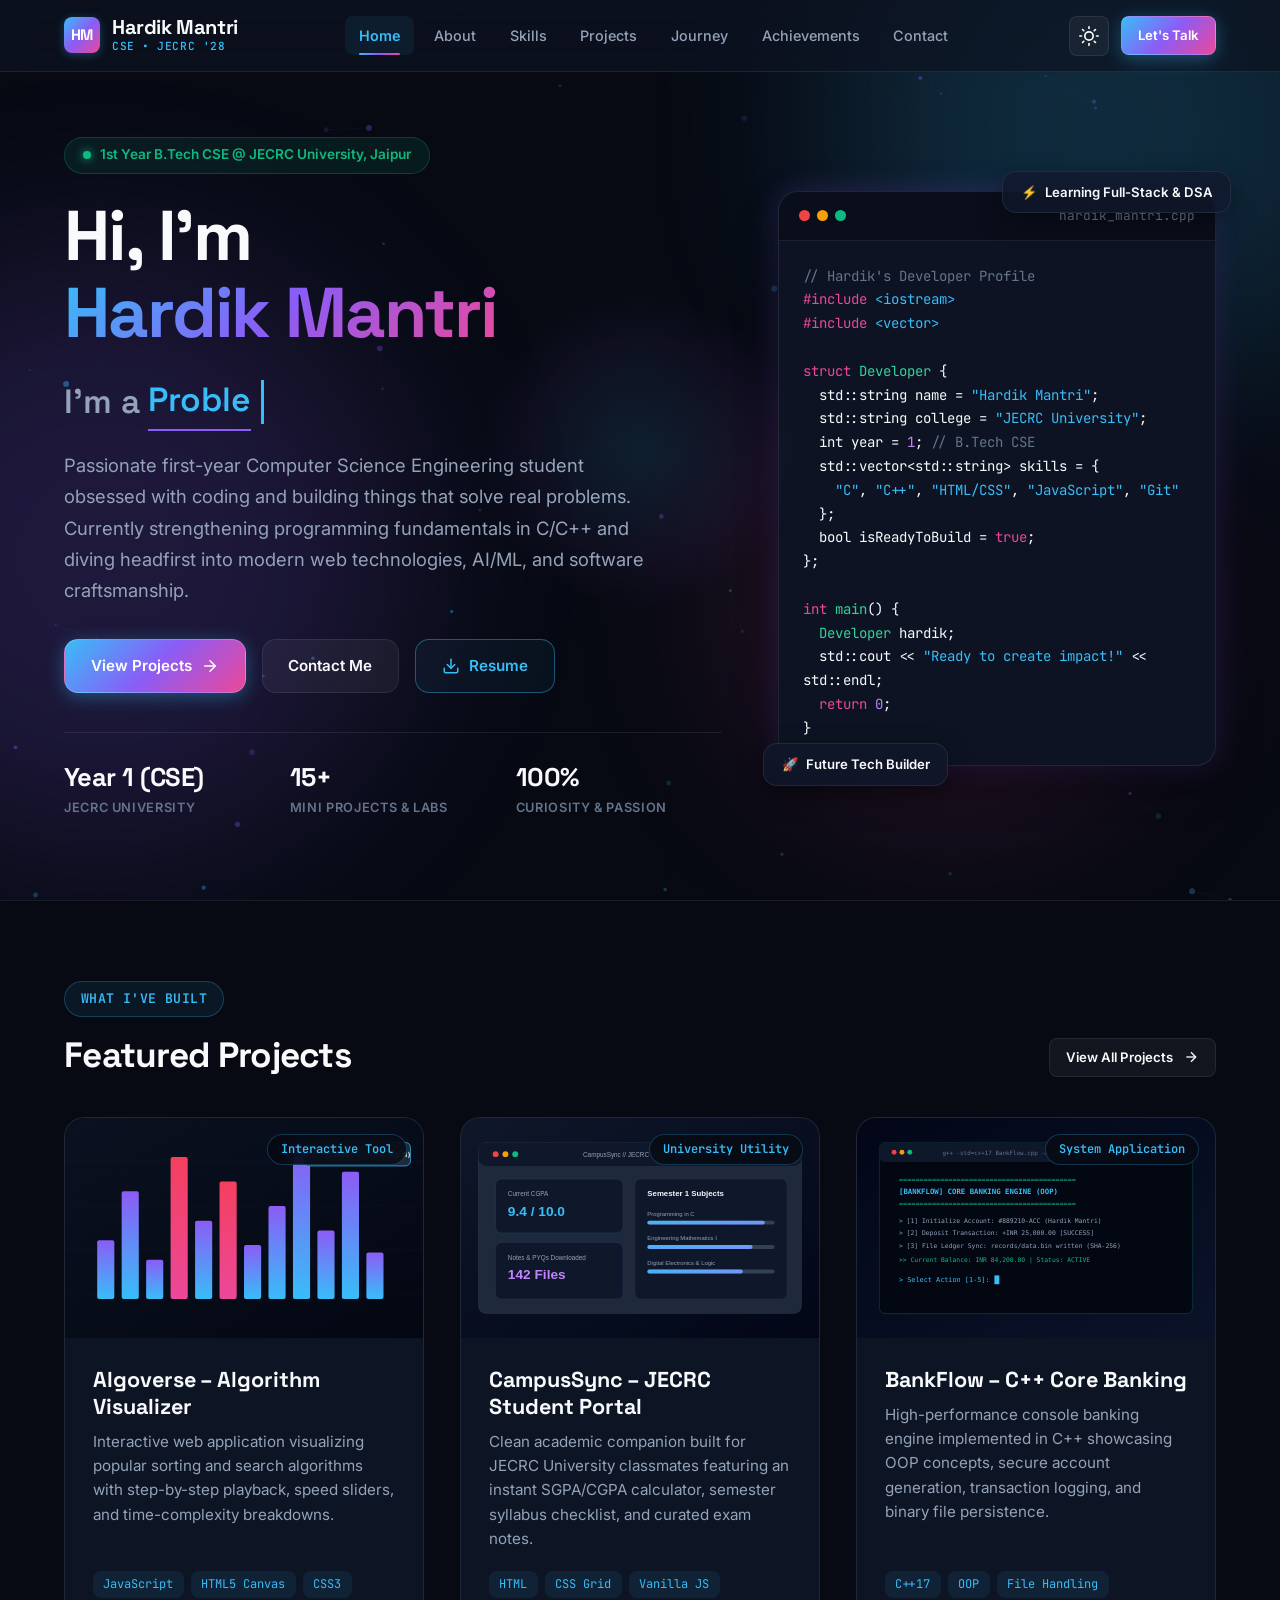
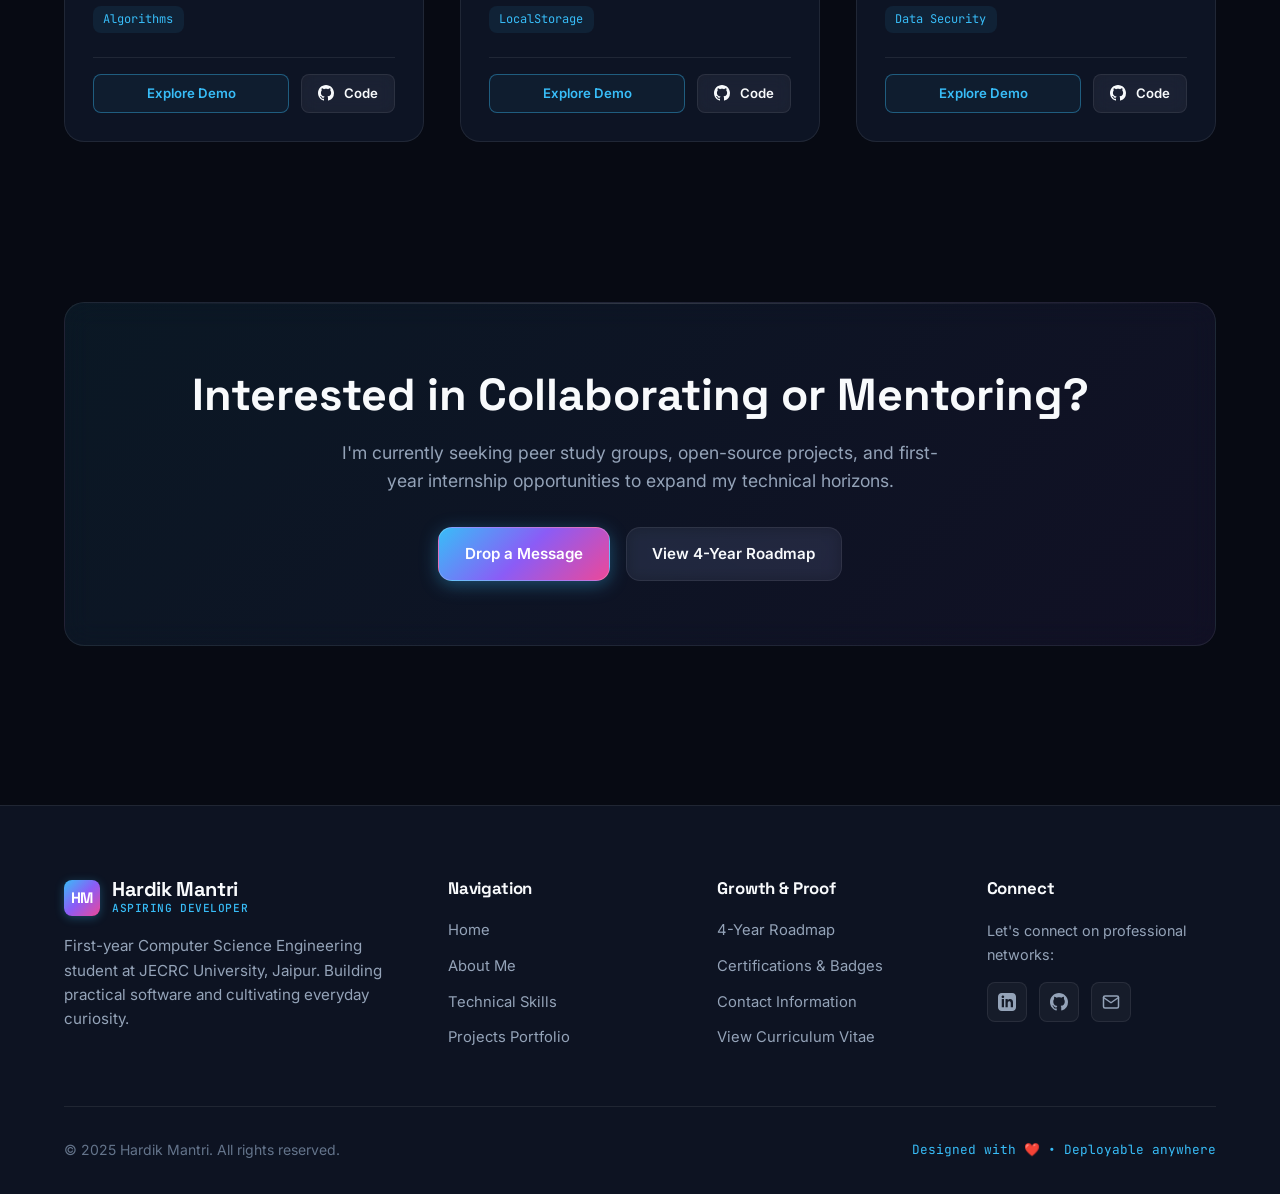
==== commit 062faedd: "Add Botpress AI chatbot to portfolio" ====
--- a/index.html
+++ b/index.html
@@ -456,5 +456,9 @@
 
   <!-- Core JavaScript -->
   <script src="js/main.js"></script>
+
+  <!-- Botpress Chatbot -->
+  <script src="https://cdn.botpress.cloud/webchat/v5.0/inject.js"></script>
+  <script src="https://files.bpcontent.cloud/2026/10/13/17/20261013171355-VX7WZBBA.js" defer></script>
 </body>
 </html>
--- a/css/style.css
+++ b/css/style.css
@@ -1711,7 +1711,7 @@
 /* Back to Top Floating Button */
 .back-to-top {
   position: fixed;
-  bottom: 2rem;
+  bottom: 5.5rem;
   right: 2rem;
   width: 48px;
   height: 48px;
